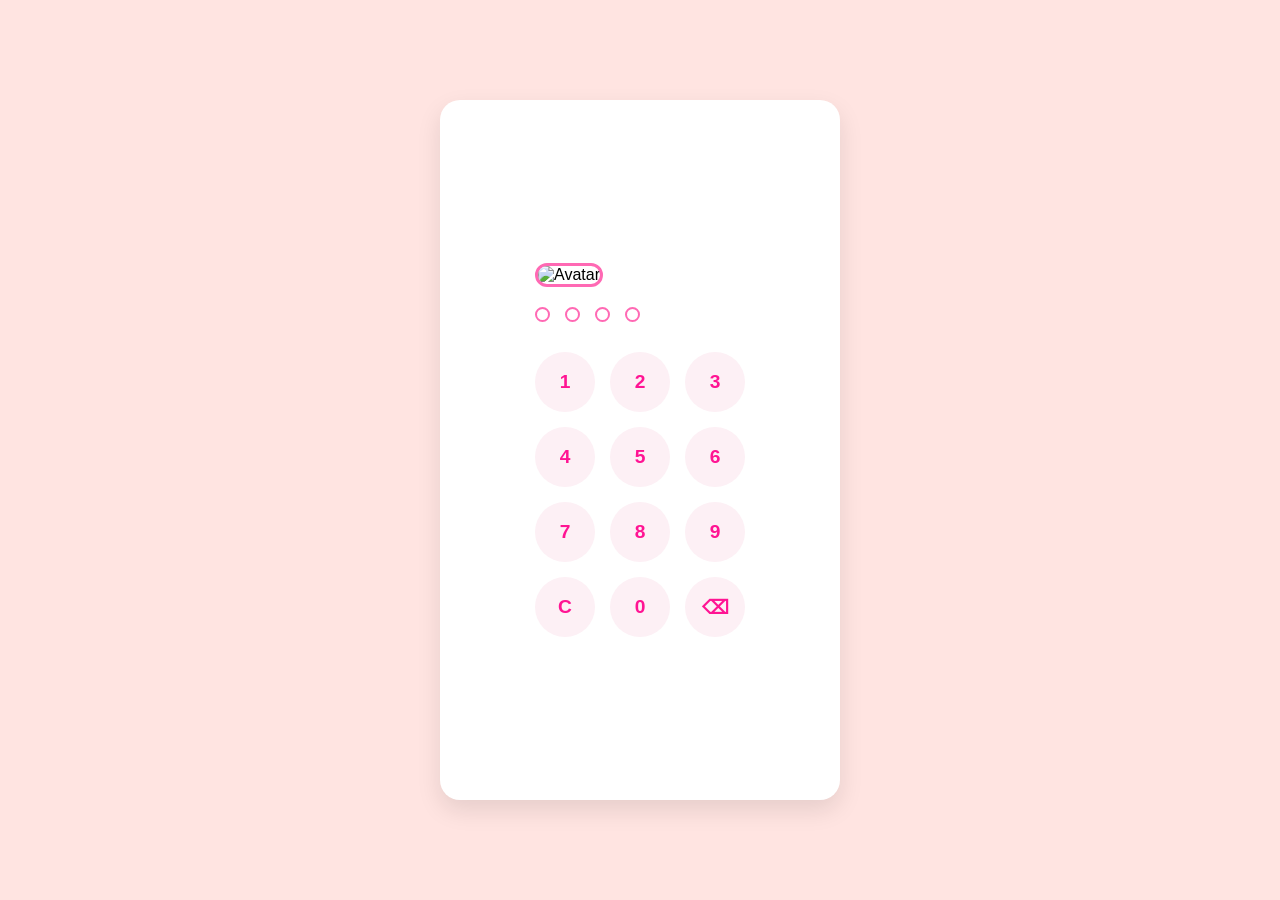
==== index.html @ 51d5d6ca "Add files via upload" ====
<!DOCTYPE html>
<html lang="vi">
<head>
    <meta charset="UTF-8">
    <meta name="viewport" content="width=device-width, initial-scale=1.0">
    <title>Hộp Quà Bất Ngờ</title>
    <link rel="stylesheet" href="style.css">
</head>
<body>

    <!-- 1. MÀN HÌNH KHÓA PIN -->
    <div id="lock-screen" class="screen active">
        <div class="pin-container">
            <div class="avatar-box">
                <!-- Thay link ảnh của bạn vào đây -->
                <img src="https://i.postimg.cc/RZQG2pQn/z8018357708399-d54ae03a0914c1f1273471738a972892.jpg" alt="Avatar">
            </div>
            <div class="pin-display">
                <span class="dot"></span>
                <span class="dot"></span>
                <span class="dot"></span>
                <span class="dot"></span>
            </div>
            <div class="pin-keypad">
                <button onclick="pressKey(1)">1</button><button onclick="pressKey(2)">2</button><button onclick="pressKey(3)">3</button>
                <button onclick="pressKey(4)">4</button><button onclick="pressKey(5)">5</button><button onclick="pressKey(6)">6</button>
                <button onclick="pressKey(7)">7</button><button onclick="pressKey(8)">8</button><button onclick="pressKey(9)">9</button>
                <button class="clear" onclick="clearPIN()">C</button><button onclick="pressKey(0)">0</button><button class="back" onclick="backspacePIN()">⌫</button>
            </div>
        </div>
    </div>

    <!-- 2. MÀN HÌNH MENU CHÍNH -->
    <div id="menu-screen" class="screen">
        <h2>☁️Umbala mở quà đê!☁️</h2>
        <div class="menu-grid">
            <button class="menu-item" onclick="openFeature('music')">🎵 Music</button>
            <button class="menu-item" onclick="openFeature('letter')">✉️ Letter</button>	
            <button class="menu-item" onclick="openFeature('gift')">☁️</button>
        </div>
    </div>

    <!-- 3. CÁC MÀN HÌNH TÍNH NĂNG CHI TIẾT -->
    <!-- Tính năng Thư (Letter) -->
    <div id="feature-letter" class="sub-screen">
        <button class="close-btn" onclick="closeFeature()">❌</button>
        <div class="letter-box">
            <p id="typewriter-text"></p>
        </div>
    </div>

    <!-- Tính năng Quà tặng 3D (Gift Carousel) -->
<div id="feature-gift" class="sub-screen">
    <button class="close-btn" onclick="closeFeature()">❌</button>
    <div class="carousel-container">
        <div class="carousel-3d">
            <!-- Thay các link ảnh của bạn vào đây -->
            <div class="carousel-item" style="--i:1;"><img src="https://i.postimg.cc/X7cRLqCh/z7900939105739-fd8e64279c10f543de0a3994983cf9d8.jpg"></div>
            <div class="carousel-item" style="--i:2;"><img src="https://i.postimg.cc/k5VY0g2g/z7900939402651-911ae917af1aafac42449e0d238d93bf.jpg"></div>
            <div class="carousel-item" style="--i:3;"><img src="https://i.postimg.cc/LXLCsQB4/z7900939595500-f807ad9348ca82ba2bb25601184130c9.jpg"></div>
            
            <!-- Ảnh 4 và 5 đã được thêm thẻ <img src="..."> chuẩn chỉnh -->
            <div class="carousel-item" style="--i:4;"><img src="https://i.postimg.cc/j51MZ0xz/z8018280393729-87b102ae325b39b09b191c8331789f26.jpg"></div>
            <div class="carousel-item" style="--i:5;"><img src="https://i.postimg.cc/mDp5J1wz/z8018280395149-dce1c68337b7ad5ed6d3135b9eb530d4.jpg"></div>
            
            <div class="carousel-item" style="--i:6;"><img src="https://i.postimg.cc/LscS7767/Screenshot-2026-07-07-202232.png"></div>
        </div>
    </div>
</div>

    <!-- Tính năng Trình phát nhạc (Music Player) -->
<div id="feature-music" class="sub-screen">
    <button class="close-btn" onclick="closeFeature()">❌</button>
    <div class="music-player">
        <div class="music-disc-container">
            <!-- Thay link ảnh đại diện bài hát hoặc ảnh người yêu ở đây nhé -->
            <img id="music-avatar" src="https://phukiennillkin.com/wp-content/uploads/2026/03/meme-jerry-6.jpg" class="disc" alt="Song Avatar">
        </div>
        <div class="music-info">
            <!-- Sửa tên bài hát và ca sĩ tại đây -->
            <h3 id="song-title">Đừng làm trái tim anh đau 🎶</h3>
                    </div>
        <div class="music-controls">
            <button id="play-pause-btn" onclick="togglePlayMusic()">▶️ Play</button>
        </div>
    </div>
</div>
    <script src="script.js"></script>
</body>
</html>
---- style.css ----
:root {
    --pink-bg: #ffe4e1;
    --pink-main: #ff69b4;
    --pink-dark: #ff1493;
}

* {
    box-sizing: border-box;
    margin: 0;
    padding: 0;
    font-family: 'Segoe UI', Tahoma, Geneva, Verdana, sans-serif;
}

body {
    background-color: var(--pink-bg);
    display: flex;
    justify-content: center;
    align-items: center;
    min-height: 100vh;
    overflow: hidden;
}

/* Định dạng các màn hình */
.screen, .sub-screen {
    position: absolute;
    width: 100%;
    max-width: 400px;
    height: 100vh;
    max-height: 700px;
    background: #fff;
    border-radius: 20px;
    box-shadow: 0 10px 25px rgba(0,0,0,0.1);
    display: none;
    flex-direction: column;
    align-items: center;
    justify-content: center;
    padding: 20px;
    overflow: hidden;
}

.screen.active, .sub-screen.active {
    display: flex;
}

/* --- MÀN HÌNH KHÓA PIN --- */
.avatar-box img {
    width: 120px;
    height: 120px;
    border-radius: 15px;
    object-fit: cover;
    border: 3px solid var(--pink-main);
    margin-bottom: 20px;
}

.pin-display {
    display: flex;
    gap: 15px;
    margin-bottom: 30px;
}

.pin-display .dot {
    width: 15px;
    height: 15px;
    border: 2px solid var(--pink-main);
    border-radius: 50%;
    transition: 0.2s;
}

.pin-display .dot.filled {
    background-color: var(--pink-main);
}

.pin-keypad {
    display: grid;
    grid-template-columns: repeat(3, 1fr);
    gap: 15px;
}

.pin-keypad button {
    width: 60px;
    height: 60px;
    border-radius: 50%;
    border: none;
    background: #fdf0f5;
    font-size: 1.2rem;
    font-weight: bold;
    color: var(--pink-dark);
    cursor: pointer;
    transition: 0.2s;
}

.pin-keypad button:active {
    background: var(--pink-main);
    color: #fff;
}

/* --- MENU CHÍNH --- */


.menu-item {
    padding: 20px;
    border: 2px solid #ffb6c1;
    background: #fff0f5;
    border-radius: 15px;
    font-size: 1.1rem;
    cursor: pointer;
    transition: 0.3s;
}

.menu-item:hover {
    background: var(--pink-main);
    color: white;
    transform: translateY(-3px);
}

/* --- NÚT ĐÓNG --- */
.close-btn {
    position: absolute;
    top: 15px;
    right: 15px;
    background: none;
    border: none;
    font-size: 1.2rem;
    cursor: pointer;
}

/* --- HIỆU ỨNG XOAY 3D (GIFT CAROUSEL) --- */
.carousel-container {
    perspective: 1000px;
    width: 100%;
    height: 200px;
    display: flex;
    justify-content: center;
    align-items: center;
}

.carousel-3d {
    width: 120px;
    height: 160px;
    position: relative;
    transform-style: preserve-3d;
    animation: rotateCarousel 15s infinite linear;
}

.carousel-item {
    position: absolute;
    width: 100%;
    height: 100%;
    left: 0;
    top: 0;
    transform: rotateY(calc(var(--i) * 60deg)) translateZ(150px);
    backface-visibility: visible;
}

.carousel-item img {
    width: 100%;
    height: 100%;
    object-fit: cover;
    border-radius: 10px;
    border: 2px solid white;
    box-shadow: 0 5px 15px rgba(0,0,0,0.2);
}

@keyframes rotateCarousel {
    from { transform: rotateY(0deg); }
    to { transform: rotateY(360deg); }
}

/* Hiệu ứng bong bóng tim rơi/bay ngẫu nhiên */
.heart-bubble {
    position: absolute;
    pointer-events: none;
    animation: floatUp 4s linear forwards;
    font-size: 24px;
}

@keyframes floatUp {
    0% { transform: translateY(100vh) scale(0); opacity: 1; }
    100% { transform: translateY(-10vh) scale(1.2); opacity: 0; }
}
#typewriter-text {
    white-space: pre-line; /* Giúp giữ nguyên các hàng xuống dòng khi gõ chữ */
    font-size: 1.1rem;
    line-height: 1.6;
    color: #333;
}
/* --- GIAO DIỆN MUSIC PLAYER --- */
.music-player {
    text-align: center;
    width: 100%;
    padding: 20px;
}

.music-disc-container {
    margin: 20px 0;
    display: flex;
    justify-content: center;
}

/* Biến ảnh thành hình tròn và tạo viền hồng */
.disc {
    width: 180px;
    height: 180px;
    border-radius: 50%;
    border: 6px solid #ffb6c1;
    object-fit: cover;
    box-shadow: 0 8px 20px rgba(0,0,0,0.15);
    /* Hiệu ứng xoay tròn liên tục */
    animation: rotateDisc 10s infinite linear;
    animation-play-state: paused; /* Mặc định dừng, khi phát nhạc mới xoay */
}

.music-info h3 {
    color: var(--pink-dark);
    margin-bottom: 8px;
    font-size: 1.3rem;
}

.music-info p {
    color: #666;
    font-size: 0.95rem;
    margin-bottom: 30px;
}

#play-pause-btn {
    padding: 12px 40px;
    background: linear-gradient(135deg, var(--pink-main), var(--pink-dark));
    border: none;
    color: white;
    border-radius: 25px;
    font-size: 1.1rem;
    font-weight: bold;
    cursor: pointer;
    box-shadow: 0 5px 15px rgba(255, 105, 180, 0.4);
    transition: transform 0.2s;
}

#play-pause-btn:active {
    transform: scale(0.95);
}

@keyframes rotateDisc {
    from { transform: rotate(0deg); }
    to { transform: rotate(360deg); }
}
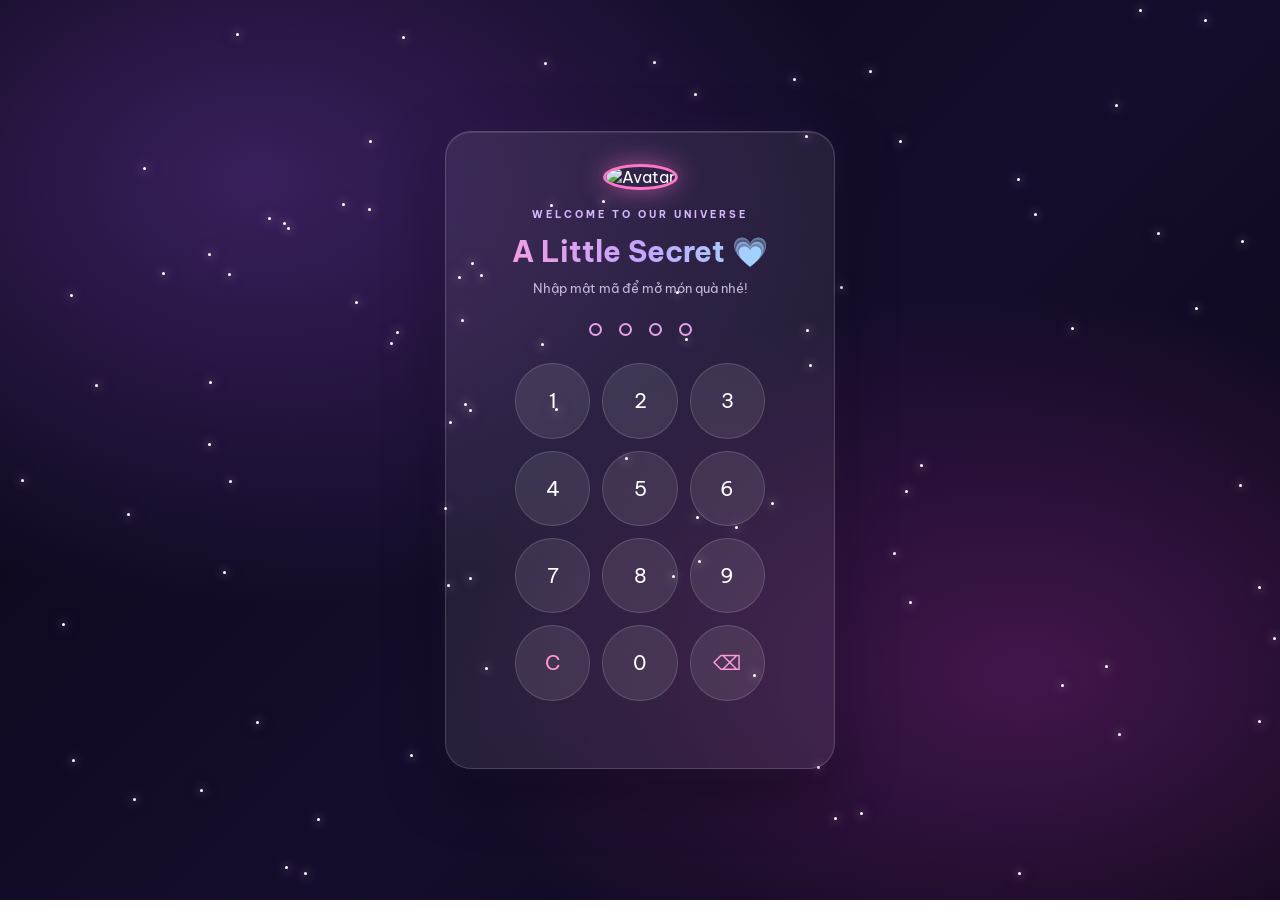
==== commit 973e6a89: "Add files via upload" ====
--- a/index.html
+++ b/index.html
@@ -1,90 +1,169 @@
+
 <!DOCTYPE html>
 <html lang="vi">
 <head>
     <meta charset="UTF-8">
     <meta name="viewport" content="width=device-width, initial-scale=1.0">
-    <title>Hộp Quà Bất Ngờ</title>
+    <meta name="theme-color" content="#100820">
+    <title>Maya - Our Little Universe ❤️</title>
     <link rel="stylesheet" href="style.css">
 </head>
 <body>
 
-    <!-- 1. MÀN HÌNH KHÓA PIN -->
-    <div id="lock-screen" class="screen active">
-        <div class="pin-container">
+    <div class="stars" id="stars"></div>
+    <div class="hearts" id="hearts"></div>
+
+    <!-- MÀN HÌNH NHẬP PIN -->
+    <section id="lock-screen" class="screen active">
+        <div class="glass-card lock-card">
             <div class="avatar-box">
-                <!-- Thay link ảnh của bạn vào đây -->
                 <img src="https://i.postimg.cc/RZQG2pQn/z8018357708399-d54ae03a0914c1f1273471738a972892.jpg" alt="Avatar">
             </div>
+
+            <p class="eyebrow">WELCOME TO OUR UNIVERSE</p>
+            <h1 class="gradient-text">A Little Secret 💗</h1>
+            <p class="sub-title">Nhập mật mã để mở món quà nhé!</p>
+
             <div class="pin-display">
                 <span class="dot"></span>
                 <span class="dot"></span>
                 <span class="dot"></span>
                 <span class="dot"></span>
             </div>
+
             <div class="pin-keypad">
-                <button onclick="pressKey(1)">1</button><button onclick="pressKey(2)">2</button><button onclick="pressKey(3)">3</button>
-                <button onclick="pressKey(4)">4</button><button onclick="pressKey(5)">5</button><button onclick="pressKey(6)">6</button>
-                <button onclick="pressKey(7)">7</button><button onclick="pressKey(8)">8</button><button onclick="pressKey(9)">9</button>
-                <button class="clear" onclick="clearPIN()">C</button><button onclick="pressKey(0)">0</button><button class="back" onclick="backspacePIN()">⌫</button>
+                <button onclick="pressKey(1)">1</button>
+                <button onclick="pressKey(2)">2</button>
+                <button onclick="pressKey(3)">3</button>
+                <button onclick="pressKey(4)">4</button>
+                <button onclick="pressKey(5)">5</button>
+                <button onclick="pressKey(6)">6</button>
+                <button onclick="pressKey(7)">7</button>
+                <button onclick="pressKey(8)">8</button>
+                <button onclick="pressKey(9)">9</button>
+                <button class="special" onclick="clearPIN()">C</button>
+                <button onclick="pressKey(0)">0</button>
+                <button class="special" onclick="backspacePIN()">⌫</button>
+            </div>
+            <p id="pin-message" class="pin-message"></p>
+        </div>
+    </section>
+
+    <!-- MENU CHÍNH -->
+    <section id="menu-screen" class="screen">
+        <div class="main-content">
+            <p class="eyebrow">A UNIVERSE MADE FOR TWO</p>
+            <h1 class="gradient-text main-title">Our Little Universe ✨</h1>
+            <p class="sub-title">Một góc nhỏ chỉ dành cho hai chúng mình.</p>
+
+            <!-- ĐẾM NGÀY YÊU -->
+            <div class="glass-card anniversary-card">
+                <p class="eyebrow">OUR LOVE STORY STARTED</p>
+                <h2>16 . 04 . 2026 💗</h2>
+                <p>Chúng mình đã bên nhau</p>
+                <div class="counter-grid">
+                    <div><strong id="days">0</strong><span>Ngày</span></div>
+                    <div><strong id="hours">00</strong><span>Giờ</span></div>
+                    <div><strong id="minutes">00</strong><span>Phút</span></div>
+                    <div><strong id="seconds">00</strong><span>Giây</span></div>
+                </div>
+                <p class="small-note">Mong rằng sẽ còn thật nhiều ngày như thế này. ❤️</p>
+            </div>
+
+            <!-- MENU TÍNH NĂNG -->
+            <div class="menu-grid">
+                <button class="menu-item" onclick="openFeature('music')">
+                    <span class="menu-icon">🎵</span>
+                    <span>Music</span>
+                    <small>Giai điệu của chúng mình</small>
+                </button>
+
+                <button class="menu-item" onclick="openFeature('letter')">
+                    <span class="menu-icon">💌</span>
+                    <span>Letter</span>
+                    <small>Một vài lời muốn nói</small>
+                </button>
+
+                <button class="menu-item" onclick="openFeature('gift')">
+                    <span class="menu-icon">🎁</span>
+                    <span>Memories</span>
+                    <small>Những khoảnh khắc đáng nhớ</small>
+                </button>
+
+                <a class="menu-item game-link" href="giai_cuu_duong.html">
+                    <span class="menu-icon">✂️</span>
+                    <span>Giải Cứu Dương</span>
+                    <small>Princess with Scissors</small>
+                </a>
+            </div>
+
+            <p class="footer-text">Made with 💗 for someone special</p>
+        </div>
+    </section>
+
+    <!-- THƯ -->
+    <section id="feature-letter" class="sub-screen">
+        <button class="close-btn" onclick="closeFeature()">✕</button>
+        <div class="glass-card letter-box">
+            <p class="eyebrow">A LETTER FOR YOU</p>
+            <h2 class="gradient-text">Gửi em yêu 💗</h2>
+            <p id="typewriter-text"></p>
+            <span class="letter-end">Forever yours ✨</span>
+        </div>
+    </section>
+
+    <!-- ALBUM ẢNH -->
+    <section id="feature-gift" class="sub-screen">
+        <button class="close-btn" onclick="closeFeature()">✕</button>
+        <div class="gallery-content">
+            <p class="eyebrow">OUR BEAUTIFUL MOMENTS</p>
+            <h2 class="gradient-text">Memories 📸</h2>
+            <p class="sub-title">Mỗi bức ảnh là một kỷ niệm.</p>
+
+            <div class="carousel-container">
+                <div class="carousel-3d">
+                    <div class="carousel-item" style="--i:1">
+                        <img src="https://i.postimg.cc/X7cRLqCh/z7900939105739-fd8e64279c10f543de0a3994983cf9d8.jpg" alt="Memory 1">
+                    </div>
+                    <div class="carousel-item" style="--i:2">
+                        <img src="https://i.postimg.cc/k5VY0g2g/z7900939402651-911ae917af1aafac42449e0d238d93bf.jpg" alt="Memory 2">
+                    </div>
+                    <div class="carousel-item" style="--i:3">
+                        <img src="https://i.postimg.cc/LXLCsQB4/z7900939595500-f807ad9348ca82ba2bb25601184130c9.jpg" alt="Memory 3">
+                    </div>
+                    <div class="carousel-item" style="--i:4">
+                        <img src="https://i.postimg.cc/j51MZ0xz/z8018280393729-87b102ae325b39b09b191c8331789f26.jpg" alt="Memory 4">
+                    </div>
+                    <div class="carousel-item" style="--i:5">
+                        <img src="https://i.postimg.cc/mDp5J1wz/z8018280395149-dce1c68337b7ad5ed6d3135b9eb530d4.jpg" alt="Memory 5">
+                    </div>
+                    <div class="carousel-item" style="--i:6">
+                        <img src="https://i.postimg.cc/LscS7767/Screenshot-2026-07-07-202232.png" alt="Memory 6">
+                    </div>
+                </div>
+            </div>
+            <p class="small-note">Kéo hoặc vuốt để ngắm album nhé!</p>
+        </div>
+    </section>
+
+    <!-- MUSIC -->
+    <section id="feature-music" class="sub-screen">
+        <button class="close-btn" onclick="closeFeature()">✕</button>
+        <div class="glass-card music-player">
+            <p class="eyebrow">OUR FAVORITE SONG</p>
+            <div class="music-disc-container">
+                <img id="music-avatar"
+                     src="https://phukiennillkin.com/wp-content/uploads/2026/03/meme-jerry-6.jpg"
+                     class="disc" alt="Song Avatar">
+            </div>
+            <h2 class="gradient-text" id="song-title">Đừng làm trái tim anh đau 🎶</h2>
+            <p class="sub-title">A little song for you</p>
+            <div class="music-controls">
+                <button id="play-pause-btn" onclick="togglePlayMusic()">▶ Play</button>
             </div>
         </div>
-    </div>
+    </section>
 
-    <!-- 2. MÀN HÌNH MENU CHÍNH -->
-    <div id="menu-screen" class="screen">
-        <h2>☁️Umbala mở quà đê!☁️</h2>
-        <div class="menu-grid">
-            <button class="menu-item" onclick="openFeature('music')">🎵 Music</button>
-            <button class="menu-item" onclick="openFeature('letter')">✉️ Letter</button>	
-            <button class="menu-item" onclick="openFeature('gift')">☁️</button>
-        </div>
-    </div>
-
-    <!-- 3. CÁC MÀN HÌNH TÍNH NĂNG CHI TIẾT -->
-    <!-- Tính năng Thư (Letter) -->
-    <div id="feature-letter" class="sub-screen">
-        <button class="close-btn" onclick="closeFeature()">❌</button>
-        <div class="letter-box">
-            <p id="typewriter-text"></p>
-        </div>
-    </div>
-
-    <!-- Tính năng Quà tặng 3D (Gift Carousel) -->
-<div id="feature-gift" class="sub-screen">
-    <button class="close-btn" onclick="closeFeature()">❌</button>
-    <div class="carousel-container">
-        <div class="carousel-3d">
-            <!-- Thay các link ảnh của bạn vào đây -->
-            <div class="carousel-item" style="--i:1;"><img src="https://i.postimg.cc/X7cRLqCh/z7900939105739-fd8e64279c10f543de0a3994983cf9d8.jpg"></div>
-            <div class="carousel-item" style="--i:2;"><img src="https://i.postimg.cc/k5VY0g2g/z7900939402651-911ae917af1aafac42449e0d238d93bf.jpg"></div>
-            <div class="carousel-item" style="--i:3;"><img src="https://i.postimg.cc/LXLCsQB4/z7900939595500-f807ad9348ca82ba2bb25601184130c9.jpg"></div>
-            
-            <!-- Ảnh 4 và 5 đã được thêm thẻ <img src="..."> chuẩn chỉnh -->
-            <div class="carousel-item" style="--i:4;"><img src="https://i.postimg.cc/j51MZ0xz/z8018280393729-87b102ae325b39b09b191c8331789f26.jpg"></div>
-            <div class="carousel-item" style="--i:5;"><img src="https://i.postimg.cc/mDp5J1wz/z8018280395149-dce1c68337b7ad5ed6d3135b9eb530d4.jpg"></div>
-            
-            <div class="carousel-item" style="--i:6;"><img src="https://i.postimg.cc/LscS7767/Screenshot-2026-07-07-202232.png"></div>
-        </div>
-    </div>
-</div>
-
-    <!-- Tính năng Trình phát nhạc (Music Player) -->
-<div id="feature-music" class="sub-screen">
-    <button class="close-btn" onclick="closeFeature()">❌</button>
-    <div class="music-player">
-        <div class="music-disc-container">
-            <!-- Thay link ảnh đại diện bài hát hoặc ảnh người yêu ở đây nhé -->
-            <img id="music-avatar" src="https://phukiennillkin.com/wp-content/uploads/2026/03/meme-jerry-6.jpg" class="disc" alt="Song Avatar">
-        </div>
-        <div class="music-info">
-            <!-- Sửa tên bài hát và ca sĩ tại đây -->
-            <h3 id="song-title">Đừng làm trái tim anh đau 🎶</h3>
-                    </div>
-        <div class="music-controls">
-            <button id="play-pause-btn" onclick="togglePlayMusic()">▶️ Play</button>
-        </div>
-    </div>
-</div>
     <script src="script.js"></script>
 </body>
-</html>+</html>
--- a/style.css
+++ b/style.css
@@ -1,245 +1,544 @@
+
+@import url('https://fonts.googleapis.com/css2?family=Be+Vietnam+Pro:wght@300;400;500;600;700;800&display=swap');
+
 :root {
-    --pink-bg: #ffe4e1;
-    --pink-main: #ff69b4;
-    --pink-dark: #ff1493;
+    --pink: #ff78c8;
+    --purple: #a78bfa;
+    --cyan: #8be9fd;
+    --bg: #090615;
+    --glass: rgba(255,255,255,.075);
+    --border: rgba(255,255,255,.16);
 }
 
 * {
     box-sizing: border-box;
     margin: 0;
     padding: 0;
-    font-family: 'Segoe UI', Tahoma, Geneva, Verdana, sans-serif;
+}
+
+html, body {
+    min-height: 100%;
+    font-family: 'Be Vietnam Pro', sans-serif;
+    color: #fff;
 }
 
 body {
-    background-color: var(--pink-bg);
+    min-height: 100vh;
+    background:
+        radial-gradient(ellipse at 20% 20%, #39205d 0, transparent 42%),
+        radial-gradient(ellipse at 80% 75%, #42164b 0, transparent 40%),
+        linear-gradient(135deg, #090615, #160d2d 55%, #090615);
+    overflow-x: hidden;
+    overflow-y: auto;
+}
+
+button, a {
+    font: inherit;
+}
+
+button {
+    cursor: pointer;
+}
+
+.stars, .hearts {
+    position: fixed;
+    inset: 0;
+    pointer-events: none;
+    overflow: hidden;
+    z-index: 0;
+}
+
+.star {
+    position: absolute;
+    width: 3px;
+    height: 3px;
+    background: #fff;
+    border-radius: 50%;
+    box-shadow: 0 0 10px #fff, 0 0 18px var(--pink);
+    animation: twinkle 2.5s infinite ease-in-out;
+}
+
+@keyframes twinkle {
+    0%, 100% { opacity: .25; transform: scale(.7); }
+    50% { opacity: 1; transform: scale(1.5); }
+}
+
+.floating-heart {
+    position: absolute;
+    bottom: -40px;
+    color: #ff8bd4;
+    font-size: 20px;
+    opacity: .7;
+    animation: floatUp 7s linear forwards;
+}
+
+@keyframes floatUp {
+    to {
+        transform: translateY(-110vh) rotate(360deg);
+        opacity: 0;
+    }
+}
+
+.screen, .sub-screen {
+    position: relative;
+    z-index: 1;
+    display: none;
+    width: 100%;
+    min-height: 100vh;
+    padding: 35px 18px;
+    align-items: center;
+    justify-content: center;
+}
+
+.screen.active, .sub-screen.active {
+    display: flex;
+    animation: screenIn .55s ease both;
+}
+
+@keyframes screenIn {
+    from { opacity: 0; transform: translateY(15px); }
+    to { opacity: 1; transform: translateY(0); }
+}
+
+.glass-card {
+    background: var(--glass);
+    border: 1px solid var(--border);
+    backdrop-filter: blur(22px);
+    -webkit-backdrop-filter: blur(22px);
+    border-radius: 26px;
+    box-shadow:
+        0 20px 60px rgba(0,0,0,.35),
+        inset 0 1px rgba(255,255,255,.1),
+        0 0 35px rgba(184,110,255,.08);
+}
+
+.lock-card {
+    width: min(100%, 390px);
+    padding: 32px 25px;
+    text-align: center;
+}
+
+.avatar-box {
+    margin-bottom: 18px;
+}
+
+.avatar-box img {
+    width: 115px;
+    height: 115px;
+    object-fit: cover;
+    border-radius: 50%;
+    border: 3px solid var(--pink);
+    box-shadow: 0 0 25px rgba(255,120,200,.55);
+}
+
+.eyebrow {
+    color: #d7b8ff;
+    letter-spacing: 3px;
+    font-size: 10px;
+    font-weight: 700;
+    margin-bottom: 12px;
+}
+
+.gradient-text {
+    background: linear-gradient(90deg, #ff9bd8, #c5a5ff, #91e8ff);
+    -webkit-background-clip: text;
+    background-clip: text;
+    color: transparent;
+}
+
+h1, h2 {
+    line-height: 1.3;
+}
+
+.lock-card h1 {
+    font-size: 29px;
+}
+
+.sub-title {
+    color: #c5bad7;
+    font-size: 13px;
+    margin-top: 9px;
+}
+
+.pin-display {
     display: flex;
     justify-content: center;
-    align-items: center;
-    min-height: 100vh;
-    overflow: hidden;
-}
-
-/* Định dạng các màn hình */
-.screen, .sub-screen {
-    position: absolute;
-    width: 100%;
-    max-width: 400px;
-    height: 100vh;
-    max-height: 700px;
-    background: #fff;
-    border-radius: 20px;
-    box-shadow: 0 10px 25px rgba(0,0,0,0.1);
-    display: none;
+    gap: 17px;
+    margin: 27px 0;
+}
+
+.pin-display .dot {
+    width: 13px;
+    height: 13px;
+    border: 2px solid #e5a3e9;
+    border-radius: 50%;
+    transition: .2s;
+}
+
+.pin-display .dot.filled {
+    background: var(--pink);
+    box-shadow: 0 0 13px var(--pink);
+}
+
+.pin-keypad {
+    width: min(100%, 250px);
+    margin: auto;
+    display: grid;
+    grid-template-columns: repeat(3, 1fr);
+    gap: 12px;
+}
+
+.pin-keypad button {
+    aspect-ratio: 1;
+    border: 1px solid rgba(255,255,255,.15);
+    border-radius: 50%;
+    color: #fff;
+    background: rgba(255,255,255,.09);
+    font-size: 20px;
+    transition: .2s;
+}
+
+.pin-keypad button:hover,
+.pin-keypad button:active {
+    background: linear-gradient(135deg, #ff75c8, #986bff);
+    transform: scale(1.07);
+    box-shadow: 0 0 20px rgba(255,117,200,.35);
+}
+
+.pin-keypad .special {
+    color: #ff9bd8;
+}
+
+.pin-message {
+    min-height: 20px;
+    color: #ff9bd8;
+    font-size: 12px;
+    margin-top: 15px;
+}
+
+.main-content {
+    width: min(100%, 850px);
+    text-align: center;
+    padding: 25px 0;
+}
+
+.main-title {
+    font-size: clamp(30px, 6vw, 48px);
+    font-weight: 800;
+}
+
+.anniversary-card {
+    max-width: 570px;
+    margin: 30px auto;
+    padding: 24px 18px;
+}
+
+.anniversary-card h2 {
+    color: #ffb4e1;
+    font-size: 25px;
+    margin-bottom: 12px;
+}
+
+.anniversary-card > p:not(.eyebrow) {
+    color: #ded3eb;
+    font-size: 13px;
+}
+
+.counter-grid {
+    display: grid;
+    grid-template-columns: repeat(4, 1fr);
+    gap: 10px;
+    margin: 20px 0;
+}
+
+.counter-grid div {
+    padding: 13px 5px;
+    border-radius: 15px;
+    background: rgba(255,255,255,.08);
+    border: 1px solid rgba(255,255,255,.1);
+}
+
+.counter-grid strong {
+    display: block;
+    color: #ff9bd8;
+    font-size: clamp(22px, 5vw, 30px);
+}
+
+.counter-grid span {
+    display: block;
+    color: #c9bedb;
+    font-size: 11px;
+    margin-top: 5px;
+}
+
+.small-note {
+    color: #b9a9ce;
+    font-size: 11px;
+    margin-top: 15px;
+}
+
+.menu-grid {
+    display: grid;
+    grid-template-columns: repeat(2, minmax(0, 1fr));
+    gap: 15px;
+    max-width: 600px;
+    margin: auto;
+}
+
+.menu-item {
+    min-height: 140px;
+    padding: 20px 12px;
+    display: flex;
     flex-direction: column;
     align-items: center;
     justify-content: center;
-    padding: 20px;
+    gap: 7px;
+    text-decoration: none;
+    color: #fff;
+    border-radius: 22px;
+    border: 1px solid rgba(255,255,255,.16);
+    background: rgba(255,255,255,.075);
+    backdrop-filter: blur(16px);
+    transition: .3s;
+}
+
+.menu-item:hover {
+    color: #fff;
+    transform: translateY(-7px);
+    border-color: #ff91d1;
+    background: rgba(255,120,200,.13);
+    box-shadow: 0 12px 35px rgba(255,100,200,.15);
+}
+
+.menu-icon {
+    font-size: 35px;
+}
+
+.menu-item > span:nth-child(2) {
+    font-size: 17px;
+    font-weight: 700;
+}
+
+.menu-item small {
+    color: #c8badb;
+    font-size: 10px;
+}
+
+.game-link {
+    border-color: rgba(255,130,205,.45);
+    background: linear-gradient(135deg, rgba(255,110,190,.15), rgba(145,100,255,.16));
+}
+
+.footer-text {
+    color: #8f7da9;
+    font-size: 11px;
+    margin-top: 30px;
+}
+
+.sub-screen {
+    padding: 60px 18px 30px;
+}
+
+.close-btn {
+    position: fixed;
+    z-index: 5;
+    top: 18px;
+    right: 18px;
+    width: 42px;
+    height: 42px;
+    border: 1px solid var(--border);
+    border-radius: 50%;
+    color: #fff;
+    background: rgba(255,255,255,.12);
+    font-size: 18px;
+}
+
+.close-btn:hover {
+    background: #ff65b9;
+}
+
+.letter-box {
+    width: min(100%, 680px);
+    padding: 35px;
+    line-height: 1.9;
+    color: #eee3fa;
+    white-space: pre-wrap;
+    font-size: 14px;
+}
+
+.letter-box h2 {
+    margin-bottom: 22px;
+}
+
+.letter-end {
+    display: block;
+    text-align: right;
+    color: #ff9bd8;
+    margin-top: 20px;
+}
+
+.gallery-content {
+    width: min(100%, 750px);
+    text-align: center;
+}
+
+.carousel-container {
+    width: 100%;
+    height: 330px;
+    margin: 35px auto 15px;
+    display: flex;
+    align-items: center;
+    justify-content: center;
+    perspective: 1100px;
     overflow: hidden;
 }
 
-.screen.active, .sub-screen.active {
-    display: flex;
-}
-
-/* --- MÀN HÌNH KHÓA PIN --- */
-.avatar-box img {
-    width: 120px;
-    height: 120px;
-    border-radius: 15px;
-    object-fit: cover;
-    border: 3px solid var(--pink-main);
-    margin-bottom: 20px;
-}
-
-.pin-display {
-    display: flex;
-    gap: 15px;
-    margin-bottom: 30px;
-}
-
-.pin-display .dot {
-    width: 15px;
-    height: 15px;
-    border: 2px solid var(--pink-main);
-    border-radius: 50%;
-    transition: 0.2s;
-}
-
-.pin-display .dot.filled {
-    background-color: var(--pink-main);
-}
-
-.pin-keypad {
-    display: grid;
-    grid-template-columns: repeat(3, 1fr);
-    gap: 15px;
-}
-
-.pin-keypad button {
-    width: 60px;
-    height: 60px;
-    border-radius: 50%;
-    border: none;
-    background: #fdf0f5;
-    font-size: 1.2rem;
-    font-weight: bold;
-    color: var(--pink-dark);
-    cursor: pointer;
-    transition: 0.2s;
-}
-
-.pin-keypad button:active {
-    background: var(--pink-main);
-    color: #fff;
-}
-
-/* --- MENU CHÍNH --- */
-
-
-.menu-item {
-    padding: 20px;
-    border: 2px solid #ffb6c1;
-    background: #fff0f5;
-    border-radius: 15px;
-    font-size: 1.1rem;
-    cursor: pointer;
-    transition: 0.3s;
-}
-
-.menu-item:hover {
-    background: var(--pink-main);
-    color: white;
-    transform: translateY(-3px);
-}
-
-/* --- NÚT ĐÓNG --- */
-.close-btn {
-    position: absolute;
-    top: 15px;
-    right: 15px;
-    background: none;
-    border: none;
-    font-size: 1.2rem;
-    cursor: pointer;
-}
-
-/* --- HIỆU ỨNG XOAY 3D (GIFT CAROUSEL) --- */
-.carousel-container {
-    perspective: 1000px;
-    width: 100%;
-    height: 200px;
-    display: flex;
-    justify-content: center;
-    align-items: center;
-}
-
 .carousel-3d {
-    width: 120px;
-    height: 160px;
     position: relative;
+    width: 155px;
+    height: 210px;
     transform-style: preserve-3d;
-    animation: rotateCarousel 15s infinite linear;
+    animation: rotateGallery 24s linear infinite;
+}
+
+.carousel-container:hover .carousel-3d {
+    animation-play-state: paused;
+}
+
+@keyframes rotateGallery {
+    from { transform: rotateY(0deg); }
+    to { transform: rotateY(360deg); }
 }
 
 .carousel-item {
     position: absolute;
-    width: 100%;
-    height: 100%;
-    left: 0;
-    top: 0;
-    transform: rotateY(calc(var(--i) * 60deg)) translateZ(150px);
-    backface-visibility: visible;
+    inset: 0;
+    overflow: hidden;
+    border-radius: 15px;
+    border: 2px solid rgba(255,255,255,.6);
+    box-shadow: 0 0 22px rgba(255,110,200,.25);
+    transform: rotateY(calc(var(--i) * 60deg)) translateZ(245px);
 }
 
 .carousel-item img {
     width: 100%;
     height: 100%;
     object-fit: cover;
-    border-radius: 10px;
-    border: 2px solid white;
-    box-shadow: 0 5px 15px rgba(0,0,0,0.2);
-}
-
-@keyframes rotateCarousel {
-    from { transform: rotateY(0deg); }
-    to { transform: rotateY(360deg); }
-}
-
-/* Hiệu ứng bong bóng tim rơi/bay ngẫu nhiên */
-.heart-bubble {
-    position: absolute;
-    pointer-events: none;
-    animation: floatUp 4s linear forwards;
-    font-size: 24px;
-}
-
-@keyframes floatUp {
-    0% { transform: translateY(100vh) scale(0); opacity: 1; }
-    100% { transform: translateY(-10vh) scale(1.2); opacity: 0; }
-}
-#typewriter-text {
-    white-space: pre-line; /* Giúp giữ nguyên các hàng xuống dòng khi gõ chữ */
-    font-size: 1.1rem;
-    line-height: 1.6;
-    color: #333;
-}
-/* --- GIAO DIỆN MUSIC PLAYER --- */
+}
+
 .music-player {
+    width: min(100%, 400px);
+    padding: 35px 25px;
     text-align: center;
+}
+
+.music-disc-container {
+    width: 190px;
+    height: 190px;
+    margin: 25px auto;
+}
+
+.disc {
     width: 100%;
-    padding: 20px;
-}
-
-.music-disc-container {
-    margin: 20px 0;
-    display: flex;
-    justify-content: center;
-}
-
-/* Biến ảnh thành hình tròn và tạo viền hồng */
-.disc {
-    width: 180px;
-    height: 180px;
+    height: 100%;
+    object-fit: cover;
     border-radius: 50%;
-    border: 6px solid #ffb6c1;
-    object-fit: cover;
-    box-shadow: 0 8px 20px rgba(0,0,0,0.15);
-    /* Hiệu ứng xoay tròn liên tục */
-    animation: rotateDisc 10s infinite linear;
-    animation-play-state: paused; /* Mặc định dừng, khi phát nhạc mới xoay */
-}
-
-.music-info h3 {
-    color: var(--pink-dark);
-    margin-bottom: 8px;
-    font-size: 1.3rem;
-}
-
-.music-info p {
-    color: #666;
-    font-size: 0.95rem;
-    margin-bottom: 30px;
-}
-
-#play-pause-btn {
-    padding: 12px 40px;
-    background: linear-gradient(135deg, var(--pink-main), var(--pink-dark));
+    border: 8px solid #211331;
+    box-shadow: 0 0 30px rgba(255,100,200,.35);
+    animation: discRotate 9s linear infinite;
+    animation-play-state: paused;
+}
+
+.disc.playing {
+    animation-play-state: running;
+}
+
+@keyframes discRotate {
+    to { transform: rotate(360deg); }
+}
+
+.music-player h2 {
+    font-size: 21px;
+}
+
+.music-controls button {
+    margin-top: 25px;
+    padding: 13px 35px;
     border: none;
-    color: white;
-    border-radius: 25px;
-    font-size: 1.1rem;
-    font-weight: bold;
-    cursor: pointer;
-    box-shadow: 0 5px 15px rgba(255, 105, 180, 0.4);
-    transition: transform 0.2s;
-}
-
-#play-pause-btn:active {
-    transform: scale(0.95);
-}
-
-@keyframes rotateDisc {
-    from { transform: rotate(0deg); }
-    to { transform: rotate(360deg); }
-}+    border-radius: 30px;
+    color: #fff;
+    font-weight: 700;
+    background: linear-gradient(100deg, #ff72c4, #956bff);
+    box-shadow: 0 7px 25px rgba(255,100,200,.25);
+}
+
+.music-controls button:hover {
+    transform: scale(1.05);
+}
+
+@media (max-width: 600px) {
+    .screen, .sub-screen {
+        padding: 25px 14px;
+    }
+
+    .lock-card {
+        padding: 25px 18px;
+    }
+
+    .main-content {
+        padding: 15px 0;
+    }
+
+    .anniversary-card {
+        padding: 20px 12px;
+    }
+
+    .counter-grid {
+        gap: 6px;
+    }
+
+    .counter-grid div {
+        padding: 10px 3px;
+    }
+
+    .menu-grid {
+        gap: 10px;
+    }
+
+    .menu-item {
+        min-height: 125px;
+        padding: 14px 7px;
+    }
+
+    .menu-item > span:nth-child(2) {
+        font-size: 15px;
+    }
+
+    .carousel-container {
+        height: 290px;
+    }
+
+    .carousel-3d {
+        width: 125px;
+        height: 175px;
+    }
+
+    .carousel-item {
+        transform: rotateY(calc(var(--i) * 60deg)) translateZ(190px);
+    }
+
+    .letter-box {
+        padding: 25px 19px;
+        font-size: 13px;
+    }
+}
+
+@media (max-width: 360px) {
+    .counter-grid strong {
+        font-size: 19px;
+    }
+
+    .menu-icon {
+        font-size: 29px;
+    }
+}
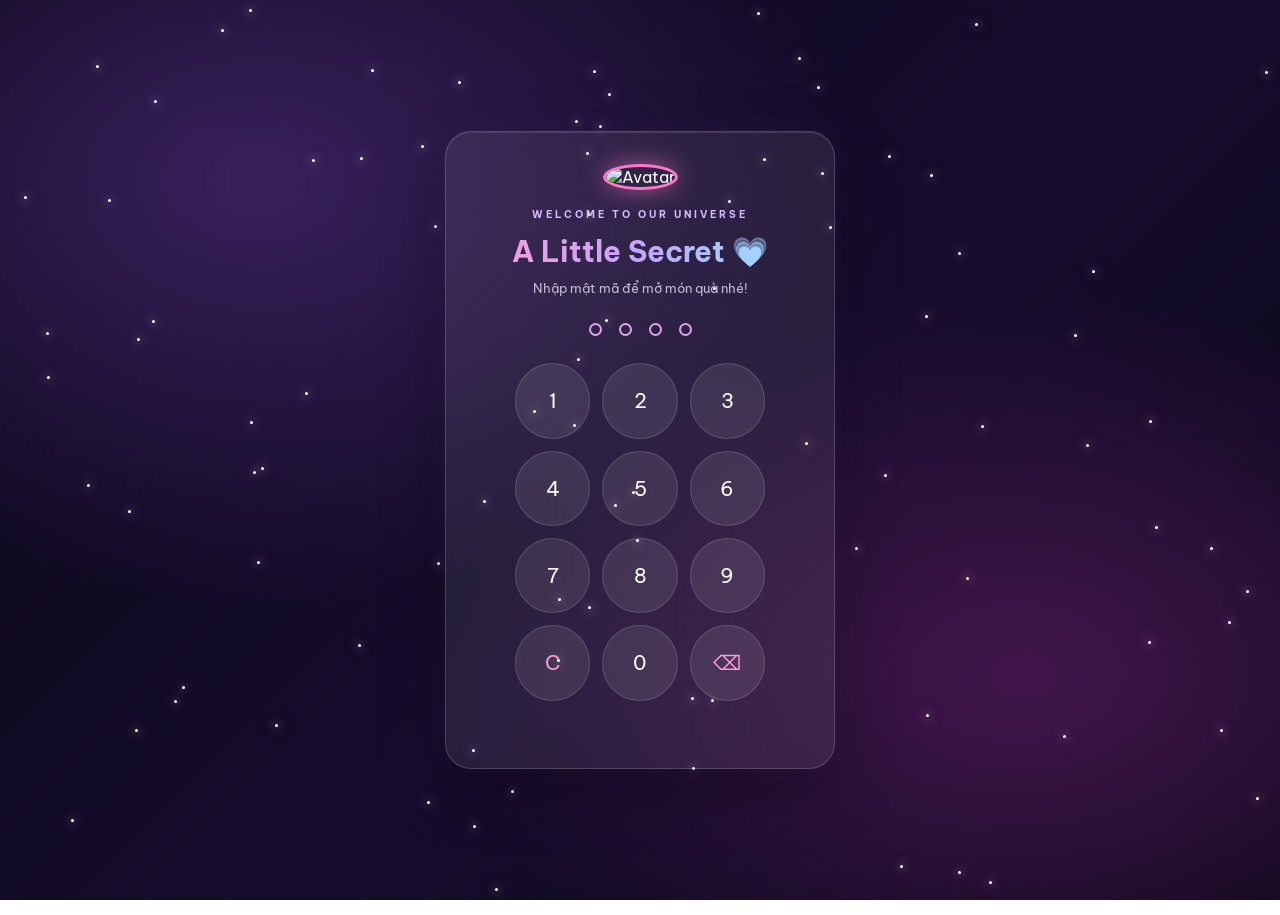
==== commit 4da23e10: "Update index.html" ====
--- a/index.html
+++ b/index.html
@@ -59,7 +59,7 @@
             <!-- ĐẾM NGÀY YÊU -->
             <div class="glass-card anniversary-card">
                 <p class="eyebrow">OUR LOVE STORY STARTED</p>
-                <h2>16 . 04 . 2026 💗</h2>
+                <h2>13 . 04 . 2026 💗</h2>
                 <p>Chúng mình đã bên nhau</p>
                 <div class="counter-grid">
                     <div><strong id="days">0</strong><span>Ngày</span></div>
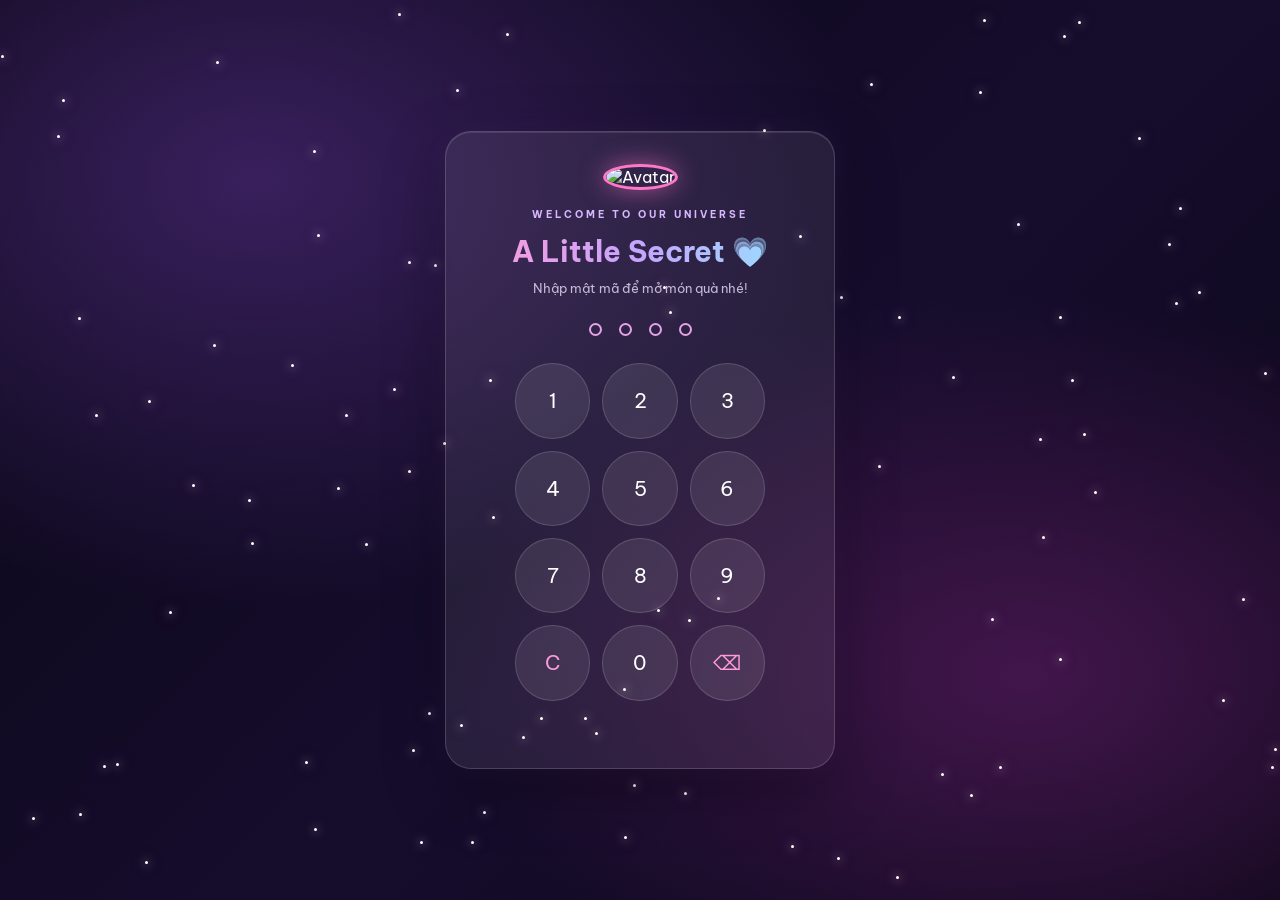
==== commit 103bac47: "Add files via upload" ====
--- a/index.html
+++ b/index.html
@@ -59,7 +59,7 @@
             <!-- ĐẾM NGÀY YÊU -->
             <div class="glass-card anniversary-card">
                 <p class="eyebrow">OUR LOVE STORY STARTED</p>
-                <h2>13 . 04 . 2026 💗</h2>
+                <h2>16 . 04 . 2026 💗</h2>
                 <p>Chúng mình đã bên nhau</p>
                 <div class="counter-grid">
                     <div><strong id="days">0</strong><span>Ngày</span></div>
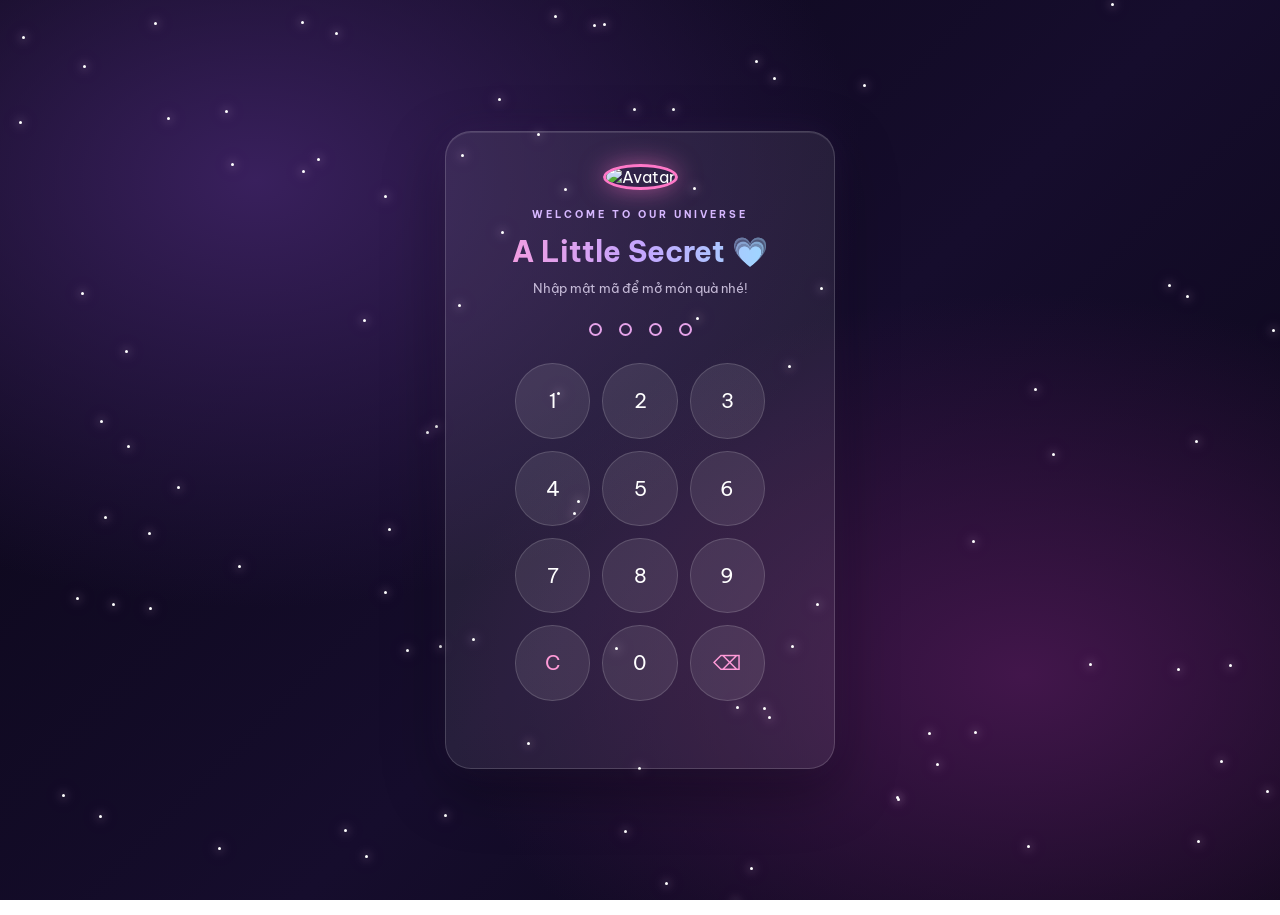
==== commit d40360b2: "Update index.html" ====
--- a/index.html
+++ b/index.html
@@ -59,7 +59,7 @@
             <!-- ĐẾM NGÀY YÊU -->
             <div class="glass-card anniversary-card">
                 <p class="eyebrow">OUR LOVE STORY STARTED</p>
-                <h2>16 . 04 . 2026 💗</h2>
+                <h2>13 . 04 . 2026 💗</h2>
                 <p>Chúng mình đã bên nhau</p>
                 <div class="counter-grid">
                     <div><strong id="days">0</strong><span>Ngày</span></div>
